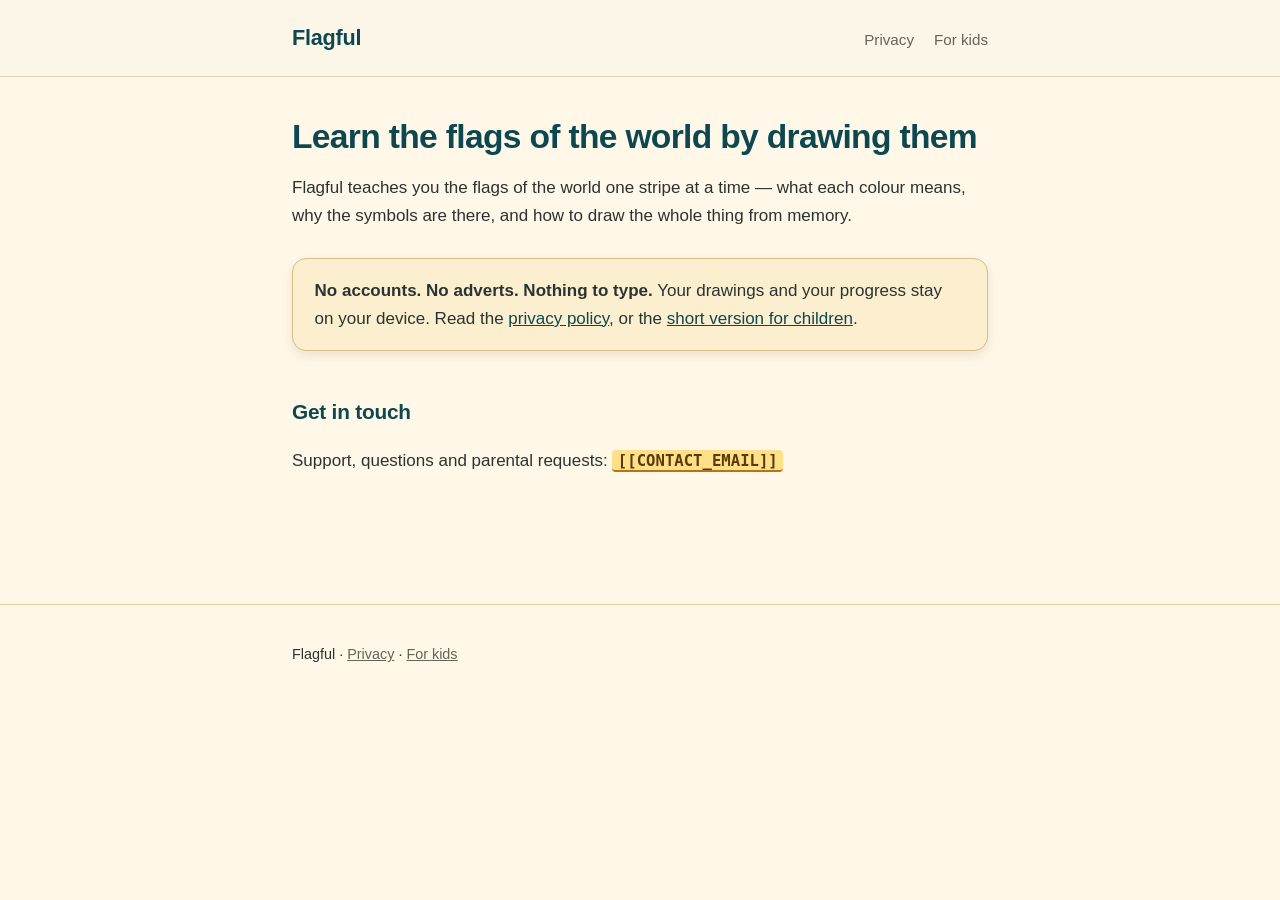
==== index.html @ 5258aae1 "Add Flagful site with privacy policy and child-facing summary Static HTML served from GitHub Pages. " ====
<!doctype html>
<html lang="en">
  <head>
    <meta charset="utf-8" />
    <meta name="viewport" content="width=device-width, initial-scale=1" />
    <title>Flagful — learn the flags of the world by drawing them</title>
    <meta
      name="description"
      content="Flagful is a drawing game for learning the flags of the world."
    />
    <link rel="stylesheet" href="style.css" />
  </head>
  <body>
    <header class="site">
      <div class="wrap">
        <a class="brand" href="/">Flagful</a>
        <nav>
          <a href="/privacy.html">Privacy</a>
          <a href="/privacy-kids.html">For kids</a>
        </nav>
      </div>
    </header>

    <main class="wrap">
      <h1>Learn the flags of the world by drawing them</h1>
      <p>
        Flagful teaches you the flags of the world one stripe at a time — what
        each colour means, why the symbols are there, and how to draw the whole
        thing from memory.
      </p>

      <div class="callout">
        <p>
          <strong>No accounts. No adverts. Nothing to type.</strong> Your
          drawings and your progress stay on your device. Read the
          <a href="/privacy.html">privacy policy</a>, or the
          <a href="/privacy-kids.html">short version for children</a>.
        </p>
      </div>

      <h2>Get in touch</h2>
      <p>
        Support, questions and parental requests:
        <span class="todo">[[CONTACT_EMAIL]]</span>
      </p>
    </main>

    <footer class="site">
      <div class="wrap">
        <p>
          Flagful · <a href="/privacy.html">Privacy</a> ·
          <a href="/privacy-kids.html">For kids</a>
        </p>
      </div>
    </footer>
  </body>
</html>
---- style.css ----
/* Flagful site — palette mirrors src/theme/tokens.ts in the app repo.
   System font stack on purpose: loading Google Fonts would send every
   visitor's IP address to Google, which is a poor look on a privacy policy
   (and has been held to be a GDPR violation in the EU). */

:root {
  --cream: #fff8e9;
  --paper: #fbf6e7;
  --surface: #fbefd0;
  --border: #d8bc84;
  --border-light: #e5d0a7;
  --ink: #0d4750;
  --text: #2b3330;
  --text-muted: #666457;
  --amber: #b87312;
  --shadow: rgba(140, 111, 54, 0.16);
}

* {
  box-sizing: border-box;
}

body {
  margin: 0;
  padding: 0;
  background: var(--cream);
  color: var(--text);
  font-family:
    -apple-system, BlinkMacSystemFont, "Segoe UI", Roboto, Helvetica, Arial,
    sans-serif;
  font-size: 17px;
  line-height: 1.65;
  -webkit-text-size-adjust: 100%;
}

.wrap {
  max-width: 46rem;
  margin: 0 auto;
  padding: 2.5rem 1.25rem 4rem;
}

header.site {
  border-bottom: 1px solid var(--border-light);
  background: var(--paper);
}

header.site .wrap {
  padding-top: 1.25rem;
  padding-bottom: 1.25rem;
  display: flex;
  align-items: baseline;
  gap: 1rem;
  flex-wrap: wrap;
}

header.site a.brand {
  font-size: 1.35rem;
  font-weight: 800;
  color: var(--ink);
  text-decoration: none;
  letter-spacing: -0.01em;
}

header.site nav {
  margin-left: auto;
  display: flex;
  gap: 1.25rem;
}

header.site nav a {
  color: var(--text-muted);
  text-decoration: none;
  font-size: 0.95rem;
}

header.site nav a:hover {
  color: var(--ink);
  text-decoration: underline;
}

h1 {
  color: var(--ink);
  font-size: 2.1rem;
  line-height: 1.2;
  letter-spacing: -0.02em;
  margin: 0 0 0.5rem;
}

h2 {
  color: var(--ink);
  font-size: 1.3rem;
  margin: 2.75rem 0 0.75rem;
  letter-spacing: -0.01em;
}

h3 {
  color: var(--ink);
  font-size: 1.05rem;
  margin: 1.75rem 0 0.5rem;
}

p,
li {
  color: var(--text);
}

a {
  color: var(--ink);
}

.meta {
  color: var(--text-muted);
  font-size: 0.9rem;
  margin: 0 0 2rem;
}

.callout {
  background: var(--surface);
  border: 1px solid var(--border);
  border-radius: 14px;
  padding: 1.1rem 1.35rem;
  margin: 1.75rem 0;
  box-shadow: 0 5px 11px var(--shadow);
}

.callout p:first-child {
  margin-top: 0;
}

.callout p:last-child {
  margin-bottom: 0;
}

/* Unfilled facts. Deliberately loud — an unreplaced placeholder must be
   impossible to miss on a published page. */
.todo {
  background: #ffe08a;
  border-bottom: 2px solid var(--amber);
  color: #5c3a05;
  font-weight: 700;
  padding: 0.05em 0.35em;
  border-radius: 4px;
  font-family: ui-monospace, SFMono-Regular, Menlo, Consolas, monospace;
  font-size: 0.92em;
}

table {
  width: 100%;
  border-collapse: collapse;
  margin: 1.25rem 0;
  font-size: 0.95rem;
}

.table-scroll {
  overflow-x: auto;
}

th,
td {
  text-align: left;
  padding: 0.6rem 0.75rem;
  border-bottom: 1px solid var(--border-light);
  vertical-align: top;
}

th {
  color: var(--ink);
  font-weight: 700;
  border-bottom: 2px solid var(--border);
}

ul {
  padding-left: 1.35rem;
}

li {
  margin: 0.35rem 0;
}

footer.site {
  border-top: 1px solid var(--border-light);
  margin-top: 3rem;
  color: var(--text-muted);
  font-size: 0.9rem;
}

footer.site .wrap {
  padding-top: 1.5rem;
  padding-bottom: 2.5rem;
}

footer.site a {
  color: var(--text-muted);
}

/* The child-facing summary reads at a much larger size on purpose — the UK
   Children's Code asks for age-appropriate presentation, not just plain words. */
body.kids {
  font-size: 20px;
  line-height: 1.7;
}

body.kids h1 {
  font-size: 2rem;
}

body.kids h2 {
  font-size: 1.45rem;
  margin-top: 2.25rem;
}

@media (max-width: 34rem) {
  body {
    font-size: 16px;
  }

  h1 {
    font-size: 1.7rem;
  }

  .wrap {
    padding-top: 1.75rem;
  }
}
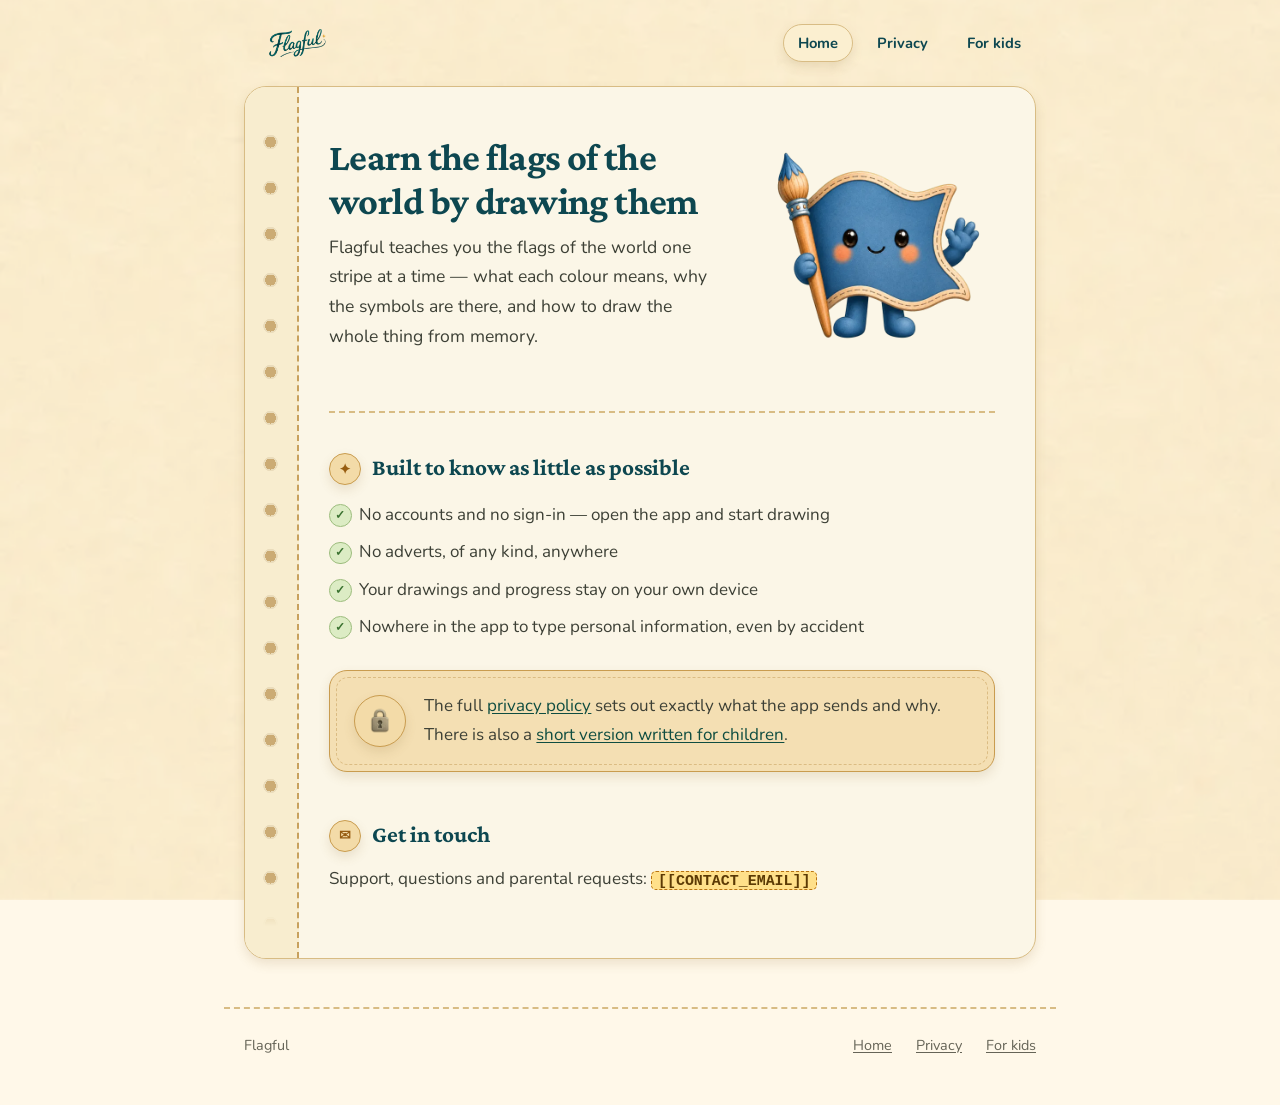
==== commit 7611ddca: "Style the site with the app's notebook chassis Palette, radii and the single shadow token are transc" ====
--- a/index.html
+++ b/index.html
@@ -6,15 +6,19 @@
     <title>Flagful — learn the flags of the world by drawing them</title>
     <meta
       name="description"
-      content="Flagful is a drawing game for learning the flags of the world."
+      content="Flagful is a drawing game for learning the flags of the world. No accounts, no adverts, nothing to type."
     />
+    <link rel="icon" href="assets/favicon.png" />
     <link rel="stylesheet" href="style.css" />
   </head>
   <body>
     <header class="site">
       <div class="wrap">
-        <a class="brand" href="/">Flagful</a>
+        <a class="brand" href="/"
+          ><img src="assets/logo.webp" alt="Flagful" /></a
+        >
         <nav>
+          <a href="/" aria-current="page">Home</a>
           <a href="/privacy.html">Privacy</a>
           <a href="/privacy-kids.html">For kids</a>
         </nav>
@@ -22,35 +26,62 @@
     </header>
 
     <main class="wrap">
-      <h1>Learn the flags of the world by drawing them</h1>
-      <p>
-        Flagful teaches you the flags of the world one stripe at a time — what
-        each colour means, why the symbols are there, and how to draw the whole
-        thing from memory.
-      </p>
+      <article class="notebook">
+        <div class="hero">
+          <div class="hero-copy">
+            <h1>Learn the flags of the world by drawing them</h1>
+            <p class="lede">
+              Flagful teaches you the flags of the world one stripe at a time —
+              what each colour means, why the symbols are there, and how to draw
+              the whole thing from memory.
+            </p>
+          </div>
+          <img
+            class="mascot"
+            src="assets/flaggy-waving.webp"
+            alt="Flaggy, the Flagful mascot, waving"
+          />
+        </div>
 
-      <div class="callout">
+        <hr class="cutline" />
+
+        <h2><span class="num">✦</span> Built to know as little as possible</h2>
+        <ul class="yep">
+          <li>No accounts and no sign-in — open the app and start drawing</li>
+          <li>No adverts, of any kind, anywhere</li>
+          <li>Your drawings and progress stay on your own device</li>
+          <li>Nowhere in the app to type personal information, even by accident</li>
+        </ul>
+
+        <div class="callout with-icon">
+          <div class="medallion">
+            <img src="assets/icon-lock.webp" alt="" role="presentation" />
+          </div>
+          <div>
+            <p>
+              The full <a href="/privacy.html">privacy policy</a> sets out
+              exactly what the app sends and why. There is also a
+              <a href="/privacy-kids.html">short version written for children</a
+              >.
+            </p>
+          </div>
+        </div>
+
+        <h2><span class="num">✉</span> Get in touch</h2>
         <p>
-          <strong>No accounts. No adverts. Nothing to type.</strong> Your
-          drawings and your progress stay on your device. Read the
-          <a href="/privacy.html">privacy policy</a>, or the
-          <a href="/privacy-kids.html">short version for children</a>.
+          Support, questions and parental requests:
+          <span class="todo">[[CONTACT_EMAIL]]</span>
         </p>
-      </div>
-
-      <h2>Get in touch</h2>
-      <p>
-        Support, questions and parental requests:
-        <span class="todo">[[CONTACT_EMAIL]]</span>
-      </p>
+      </article>
     </main>
 
     <footer class="site">
       <div class="wrap">
-        <p>
-          Flagful · <a href="/privacy.html">Privacy</a> ·
-          <a href="/privacy-kids.html">For kids</a>
-        </p>
+        <span>Flagful</span>
+        <span class="spacer"></span>
+        <a href="/">Home</a>
+        <a href="/privacy.html">Privacy</a>
+        <a href="/privacy-kids.html">For kids</a>
       </div>
     </footer>
   </body>
--- a/style.css
+++ b/style.css
@@ -1,126 +1,405 @@
-/* Flagful site — palette mirrors src/theme/tokens.ts in the app repo.
-   System font stack on purpose: loading Google Fonts would send every
-   visitor's IP address to Google, which is a poor look on a privacy policy
-   (and has been held to be a GDPR violation in the EU). */
+/* ─────────────────────────────────────────────────────────────────────────────
+   Flagful site — notebook chassis.
+
+   Palette, radii and the shadow are transcribed from src/theme/tokens.ts in the
+   app repo so the site and the app read as one product. Values are duplicated
+   here rather than imported because this is a dependency-free static site; if a
+   token moves in the app, move it here too.
+
+   Two deliberate constraints, both inherited from the app's visual language:
+
+   1. ONE shadow language. Every raised surface takes --shadow. Nothing gets a
+      bespoke drop shadow.
+   2. No gradient behind a heading. Backgrounds are flat colour or flat texture.
+      The only gradients here draw the spiral binding holes, which are artwork.
+
+   Fonts are self-hosted. Requesting them from Google would send every visitor's
+   IP to Google, which is a poor look on a privacy policy and has been held to
+   breach the GDPR in the EU. This page makes zero third-party requests.
+   ───────────────────────────────────────────────────────────────────────────── */
+
+@font-face {
+  font-family: "Crimson Pro";
+  src: url("assets/fonts/crimson-pro-700.woff2") format("woff2");
+  font-weight: 700;
+  font-style: normal;
+  font-display: swap;
+}
+
+@font-face {
+  font-family: "Nunito";
+  src: url("assets/fonts/nunito-400.woff2") format("woff2");
+  font-weight: 400;
+  font-style: normal;
+  font-display: swap;
+}
+
+@font-face {
+  font-family: "Nunito";
+  src: url("assets/fonts/nunito-700.woff2") format("woff2");
+  font-weight: 700;
+  font-style: normal;
+  font-display: swap;
+}
 
 :root {
+  /* Backgrounds */
   --cream: #fff8e9;
+  --cream-deep: #f8edcf;
   --paper: #fbf6e7;
   --surface: #fbefd0;
+  --popup-paper: #f4dfb3;
+  --popup-note: #fff3d6;
+  --popup-emblem: #f3dba8;
+
+  /* Borders */
   --border: #d8bc84;
   --border-light: #e5d0a7;
+  --paper-line: #eadfc9;
+  --popup-border: #c99c4f;
+  --stitch: #c8a15d;
+
+  /* Ink */
   --ink: #0d4750;
-  --text: #2b3330;
-  --text-muted: #666457;
+  --teal-dark: #093a40;
+  --copy: #3d4036;
+  --muted: #666457;
+
+  /* Accents */
+  --green: #1f705b;
+  --green-dark: #0f4d41;
+  --gold-ink: #975d11;
   --amber: #b87312;
-  --shadow: rgba(140, 111, 54, 0.16);
+
+  /* Radii — Radii.* in tokens.ts */
+  --r-card-lg: 22px;
+  --r-card: 18px;
+  --r-button: 16px;
+  --r-pill: 29px;
+
+  /* The single shadow. Shadows.card in tokens.ts. */
+  --shadow: 0 5px 11px rgba(140, 111, 54, 0.16);
+
+  --serif: "Crimson Pro", Georgia, "Iowan Old Style", "Times New Roman", serif;
+  --sans:
+    "Nunito", -apple-system, BlinkMacSystemFont, "Segoe UI", Roboto, Helvetica,
+    Arial, sans-serif;
 }
 
 * {
   box-sizing: border-box;
 }
 
+html {
+  scroll-behavior: smooth;
+}
+
 body {
   margin: 0;
-  padding: 0;
-  background: var(--cream);
-  color: var(--text);
-  font-family:
-    -apple-system, BlinkMacSystemFont, "Segoe UI", Roboto, Helvetica, Arial,
-    sans-serif;
+  background-color: var(--cream);
+  color: var(--copy);
+  font-family: var(--sans);
   font-size: 17px;
-  line-height: 1.65;
+  line-height: 1.68;
   -webkit-text-size-adjust: 100%;
+  position: relative;
+}
+
+/* Paper fibres over the whole page. Fixed and multiplied so the grain sits in
+   the paper rather than scrolling across it like a sticker. */
+body::before {
+  content: "";
+  position: fixed;
+  inset: 0;
+  background-image: url("assets/paper-fibers.webp");
+  background-size: cover;
+  background-position: center;
+  mix-blend-mode: multiply;
+  opacity: 0.4;
+  pointer-events: none;
+  z-index: 0;
+}
+
+body > * {
+  position: relative;
+  z-index: 1;
 }
 
 .wrap {
-  max-width: 46rem;
+  max-width: 52rem;
   margin: 0 auto;
-  padding: 2.5rem 1.25rem 4rem;
-}
-
-header.site {
-  border-bottom: 1px solid var(--border-light);
-  background: var(--paper);
-}
+  padding: 0 1.25rem;
+}
+
+/* ── Header ────────────────────────────────────────────────────────────────── */
 
 header.site .wrap {
-  padding-top: 1.25rem;
-  padding-bottom: 1.25rem;
+  padding-top: 1.5rem;
+  padding-bottom: 1.5rem;
   display: flex;
-  align-items: baseline;
+  align-items: center;
   gap: 1rem;
   flex-wrap: wrap;
 }
 
-header.site a.brand {
-  font-size: 1.35rem;
-  font-weight: 800;
-  color: var(--ink);
-  text-decoration: none;
-  letter-spacing: -0.01em;
+header.site .brand img {
+  display: block;
+  height: 38px;
+  width: auto;
 }
 
 header.site nav {
   margin-left: auto;
   display: flex;
-  gap: 1.25rem;
+  gap: 0.5rem;
+  flex-wrap: wrap;
 }
 
 header.site nav a {
-  color: var(--text-muted);
+  color: var(--ink);
   text-decoration: none;
-  font-size: 0.95rem;
-}
-
-header.site nav a:hover {
+  font-size: 0.92rem;
+  font-weight: 700;
+  padding: 0.35rem 0.9rem;
+  border-radius: var(--r-pill);
+  border: 1px solid transparent;
+}
+
+header.site nav a:hover,
+header.site nav a[aria-current="page"] {
+  background: var(--surface);
+  border-color: var(--border);
+  box-shadow: var(--shadow);
+}
+
+/* ── The notebook page ─────────────────────────────────────────────────────── */
+
+.notebook {
+  position: relative;
+  background: var(--paper);
+  border: 1px solid var(--border);
+  border-radius: var(--r-card-lg);
+  box-shadow: var(--shadow);
+  padding: 2.75rem 2.5rem 3rem 5.25rem;
+  margin-bottom: 3rem;
+  overflow: hidden;
+}
+
+/* Binding gutter — a deeper strip of paper with a stitched edge. */
+.notebook::before {
+  content: "";
+  position: absolute;
+  left: 0;
+  top: 0;
+  bottom: 0;
+  width: 3.25rem;
+  background: var(--cream-deep);
+  border-right: 2px dashed var(--stitch);
+}
+
+/* Punched rings. The only gradients on the site; they are artwork, not a scrim. */
+.notebook::after {
+  content: "";
+  position: absolute;
+  left: 1.15rem;
+  top: 2rem;
+  bottom: 2rem;
+  width: 15px;
+  background-image: radial-gradient(
+    circle at 50% 50%,
+    #cbab74 0 5.5px,
+    #eadcbb 5.5px 7px,
+    transparent 7.5px
+  );
+  background-size: 15px 46px;
+  background-repeat: repeat-y;
+  /* Fade the strip out at the bottom. Without this the final ring is sliced
+     wherever the page happens to end, which reads as a smudge rather than a
+     punched hole. */
+  -webkit-mask-image: linear-gradient(
+    to bottom,
+    #000 calc(100% - 46px),
+    transparent 100%
+  );
+  mask-image: linear-gradient(
+    to bottom,
+    #000 calc(100% - 46px),
+    transparent 100%
+  );
+}
+
+/* ── Type ──────────────────────────────────────────────────────────────────── */
+
+h1 {
+  font-family: var(--serif);
+  font-weight: 700;
   color: var(--ink);
-  text-decoration: underline;
-}
-
-h1 {
+  font-size: 2.4rem;
+  line-height: 1.15;
+  letter-spacing: -0.015em;
+  margin: 0 0 0.6rem;
+}
+
+h2 {
+  font-family: var(--serif);
+  font-weight: 700;
   color: var(--ink);
-  font-size: 2.1rem;
-  line-height: 1.2;
-  letter-spacing: -0.02em;
-  margin: 0 0 0.5rem;
-}
-
-h2 {
+  font-size: 1.45rem;
+  line-height: 1.25;
+  margin: 3rem 0 0.85rem;
+  display: flex;
+  align-items: baseline;
+  gap: 0.7rem;
+}
+
+h2:first-of-type {
+  margin-top: 2rem;
+}
+
+/* Section medallion. Parchment disc, same shadow as every other raised thing. */
+h2 .num {
+  flex: none;
+  display: inline-grid;
+  place-items: center;
+  width: 2rem;
+  height: 2rem;
+  border-radius: 50%;
+  background: var(--popup-emblem);
+  border: 1px solid var(--popup-border);
+  box-shadow: var(--shadow);
+  font-family: var(--sans);
+  font-size: 0.85rem;
+  font-weight: 700;
+  color: var(--gold-ink);
+  align-self: center;
+}
+
+h3 {
+  font-family: var(--serif);
+  font-weight: 700;
+  color: var(--teal-dark);
+  font-size: 1.13rem;
+  margin: 2rem 0 0.5rem;
+}
+
+p {
+  margin: 0 0 1rem;
+}
+
+p,
+li,
+td {
+  overflow-wrap: break-word;
+}
+
+a {
+  color: var(--green-dark);
+  text-underline-offset: 2px;
+}
+
+a:hover {
   color: var(--ink);
-  font-size: 1.3rem;
-  margin: 2.75rem 0 0.75rem;
-  letter-spacing: -0.01em;
-}
-
-h3 {
-  color: var(--ink);
-  font-size: 1.05rem;
-  margin: 1.75rem 0 0.5rem;
-}
-
-p,
-li {
-  color: var(--text);
-}
-
-a {
-  color: var(--ink);
+}
+
+strong {
+  font-weight: 700;
+  color: var(--teal-dark);
+}
+
+code {
+  font-family: ui-monospace, SFMono-Regular, Menlo, Consolas, monospace;
+  font-size: 0.9em;
+  background: var(--surface);
+  border: 1px solid var(--border-light);
+  border-radius: 6px;
+  padding: 0.05em 0.35em;
 }
 
 .meta {
-  color: var(--text-muted);
+  color: var(--muted);
   font-size: 0.9rem;
-  margin: 0 0 2rem;
-}
-
-.callout {
+  margin: 0 0 1.75rem;
+}
+
+.lede {
+  font-size: 1.1rem;
+  color: var(--copy);
+}
+
+/* ── Lists ─────────────────────────────────────────────────────────────────── */
+
+ul {
+  padding-left: 0;
+  list-style: none;
+  margin: 1rem 0;
+}
+
+ul li {
+  position: relative;
+  padding-left: 1.9rem;
+  margin: 0.55rem 0;
+}
+
+ul li::before {
+  content: "•";
+  position: absolute;
+  left: 0.55rem;
+  color: var(--stitch);
+  font-weight: 700;
+}
+
+/* Marked lists. The glyph carries the meaning as well as the tint, so the
+   distinction survives without colour vision — same rule as the app's rubric. */
+ul.nope li::before,
+ul.yep li::before {
+  content: "✕";
+  left: 0;
+  top: 0.28em;
+  width: 1.3rem;
+  height: 1.3rem;
+  display: grid;
+  place-items: center;
+  border-radius: 50%;
+  font-size: 0.72rem;
+  line-height: 1;
   background: var(--surface);
   border: 1px solid var(--border);
-  border-radius: 14px;
-  padding: 1.1rem 1.35rem;
+  color: var(--muted);
+}
+
+ul.yep li::before {
+  content: "✓";
+  background: #dcecc4;
+  border-color: #9dbd7e;
+  color: #39712f;
+}
+
+/* ── Callouts ──────────────────────────────────────────────────────────────── */
+
+.callout {
+  background: var(--popup-paper);
+  border: 1px solid var(--popup-border);
+  border-radius: var(--r-card);
+  box-shadow: var(--shadow);
+  padding: 1.35rem 1.5rem;
   margin: 1.75rem 0;
-  box-shadow: 0 5px 11px var(--shadow);
+  position: relative;
+}
+
+/* Stitched seam, echoing the app's popup cards. */
+.callout::after {
+  content: "";
+  position: absolute;
+  inset: 6px;
+  border: 1px dashed var(--stitch);
+  border-radius: calc(var(--r-card) - 6px);
+  pointer-events: none;
+  opacity: 0.55;
+}
+
+.callout > * {
+  position: relative;
+  z-index: 1;
 }
 
 .callout p:first-child {
@@ -131,82 +410,212 @@
   margin-bottom: 0;
 }
 
-/* Unfilled facts. Deliberately loud — an unreplaced placeholder must be
-   impossible to miss on a published page. */
+.callout.note {
+  background: var(--popup-note);
+}
+
+.callout.with-icon {
+  display: flex;
+  gap: 1.15rem;
+  align-items: flex-start;
+}
+
+.callout .medallion {
+  flex: none;
+  width: 3.25rem;
+  height: 3.25rem;
+  border-radius: 50%;
+  background: var(--popup-emblem);
+  border: 1px solid var(--popup-border);
+  box-shadow: var(--shadow);
+  display: grid;
+  place-items: center;
+  margin-top: 0.15rem;
+}
+
+.callout .medallion img {
+  width: 1.85rem;
+  height: 1.85rem;
+  object-fit: contain;
+}
+
+/* ── Placeholders ──────────────────────────────────────────────────────────── */
+
+/* Deliberately loud. An unreplaced placeholder on a live privacy policy must be
+   impossible to miss, so this is the one element allowed to shout. */
 .todo {
   background: #ffe08a;
-  border-bottom: 2px solid var(--amber);
+  border: 1px dashed var(--amber);
   color: #5c3a05;
   font-weight: 700;
-  padding: 0.05em 0.35em;
-  border-radius: 4px;
+  padding: 0.05em 0.4em;
+  border-radius: 5px;
   font-family: ui-monospace, SFMono-Regular, Menlo, Consolas, monospace;
-  font-size: 0.92em;
+  font-size: 0.88em;
+  /* Must be allowed to wrap. A long placeholder set to nowrap pushes the whole
+     page wider than a phone viewport and everything scrolls sideways. */
+  overflow-wrap: anywhere;
+}
+
+/* ── Tables ────────────────────────────────────────────────────────────────── */
+
+.table-scroll {
+  overflow-x: auto;
+  margin: 1.25rem 0;
+  border-radius: var(--r-button);
+  border: 1px solid var(--border);
+  background: var(--cream);
+  box-shadow: var(--shadow);
 }
 
 table {
   width: 100%;
   border-collapse: collapse;
-  margin: 1.25rem 0;
   font-size: 0.95rem;
-}
-
-.table-scroll {
-  overflow-x: auto;
+  min-width: 30rem;
 }
 
 th,
 td {
   text-align: left;
-  padding: 0.6rem 0.75rem;
-  border-bottom: 1px solid var(--border-light);
+  padding: 0.7rem 1rem;
   vertical-align: top;
 }
 
-th {
+thead th {
+  background: var(--surface);
   color: var(--ink);
   font-weight: 700;
   border-bottom: 2px solid var(--border);
 }
 
-ul {
-  padding-left: 1.35rem;
-}
-
-li {
-  margin: 0.35rem 0;
-}
+tbody tr + tr td {
+  border-top: 1px dashed var(--paper-line);
+}
+
+/* ── Mascot ────────────────────────────────────────────────────────────────── */
+
+.hero {
+  display: flex;
+  align-items: center;
+  gap: 2rem;
+  flex-wrap: wrap;
+}
+
+.hero-copy {
+  flex: 1 1 20rem;
+  min-width: 0;
+}
+
+.hero img.mascot {
+  flex: none;
+  width: min(15rem, 42vw);
+  height: auto;
+}
+
+/* A title-row mascot rather than a hero one — smaller, so a short heading beside
+   it does not leave a hole in the layout. */
+.hero.compact {
+  align-items: flex-start;
+  gap: 1.5rem;
+}
+
+.hero.compact .hero-copy {
+  flex: 1 1 16rem;
+}
+
+.hero.compact img.mascot {
+  width: min(9.5rem, 30vw);
+}
+
+img.mascot-inline {
+  float: right;
+  width: 8.5rem;
+  height: auto;
+  margin: 0 0 1rem 1.5rem;
+  shape-outside: circle();
+}
+
+img.mascot-centre {
+  display: block;
+  margin: 0 auto 1.5rem;
+  width: min(13rem, 45vw);
+  height: auto;
+}
+
+/* ── Cut line ──────────────────────────────────────────────────────────────── */
+
+.cutline {
+  border: 0;
+  border-top: 2px dashed var(--border);
+  margin: 2.5rem 0;
+}
+
+/* ── Footer ────────────────────────────────────────────────────────────────── */
 
 footer.site {
-  border-top: 1px solid var(--border-light);
-  margin-top: 3rem;
-  color: var(--text-muted);
+  color: var(--muted);
   font-size: 0.9rem;
 }
 
 footer.site .wrap {
+  border-top: 2px dashed var(--border);
   padding-top: 1.5rem;
-  padding-bottom: 2.5rem;
+  padding-bottom: 3rem;
+  display: flex;
+  gap: 1rem 1.5rem;
+  flex-wrap: wrap;
+  align-items: center;
 }
 
 footer.site a {
-  color: var(--text-muted);
-}
-
-/* The child-facing summary reads at a much larger size on purpose — the UK
-   Children's Code asks for age-appropriate presentation, not just plain words. */
+  color: var(--muted);
+}
+
+footer.site .spacer {
+  margin-left: auto;
+}
+
+/* ── Child-facing summary ──────────────────────────────────────────────────── */
+
+/* Larger everything. The UK Children's Code asks for age-appropriate
+   presentation, which is a matter of size and pacing as much as vocabulary. */
 body.kids {
   font-size: 20px;
-  line-height: 1.7;
+  line-height: 1.75;
 }
 
 body.kids h1 {
-  font-size: 2rem;
+  font-size: 2.2rem;
+  text-align: center;
 }
 
 body.kids h2 {
-  font-size: 1.45rem;
-  margin-top: 2.25rem;
+  font-size: 1.5rem;
+  margin-top: 2.5rem;
+}
+
+body.kids .meta {
+  text-align: center;
+  font-size: 1.02rem;
+}
+
+/* ── Responsive ────────────────────────────────────────────────────────────── */
+
+@media (max-width: 44rem) {
+  .notebook {
+    padding: 2rem 1.4rem 2.25rem 3.6rem;
+  }
+
+  .notebook::before {
+    width: 2.2rem;
+  }
+
+  .notebook::after {
+    left: 0.7rem;
+    width: 13px;
+    background-size: 13px 40px;
+  }
 }
 
 @media (max-width: 34rem) {
@@ -214,11 +623,70 @@
     font-size: 16px;
   }
 
+  body.kids {
+    font-size: 18px;
+  }
+
   h1 {
-    font-size: 1.7rem;
-  }
-
-  .wrap {
-    padding-top: 1.75rem;
-  }
-}
+    font-size: 1.85rem;
+  }
+
+  h2 {
+    font-size: 1.25rem;
+  }
+
+  img.mascot-inline {
+    float: none;
+    display: block;
+    margin: 0 auto 1rem;
+  }
+
+  .hero.compact img.mascot {
+    margin: 0 auto;
+  }
+}
+
+@media (prefers-reduced-motion: reduce) {
+  html {
+    scroll-behavior: auto;
+  }
+}
+
+/* ── Print ─────────────────────────────────────────────────────────────────── */
+
+/* People do save privacy policies as PDFs. Strip the chassis, keep the words. */
+@media print {
+  body {
+    background: #fff;
+    font-size: 11pt;
+  }
+
+  body::before,
+  .notebook::before,
+  .notebook::after,
+  .callout::after,
+  header.site nav,
+  img.mascot,
+  img.mascot-inline,
+  img.mascot-centre {
+    display: none;
+  }
+
+  .notebook {
+    border: 0;
+    box-shadow: none;
+    padding: 0;
+    background: none;
+  }
+
+  .callout,
+  .table-scroll {
+    box-shadow: none;
+    break-inside: avoid;
+  }
+
+  h2,
+  h3 {
+    break-after: avoid;
+  }
+}
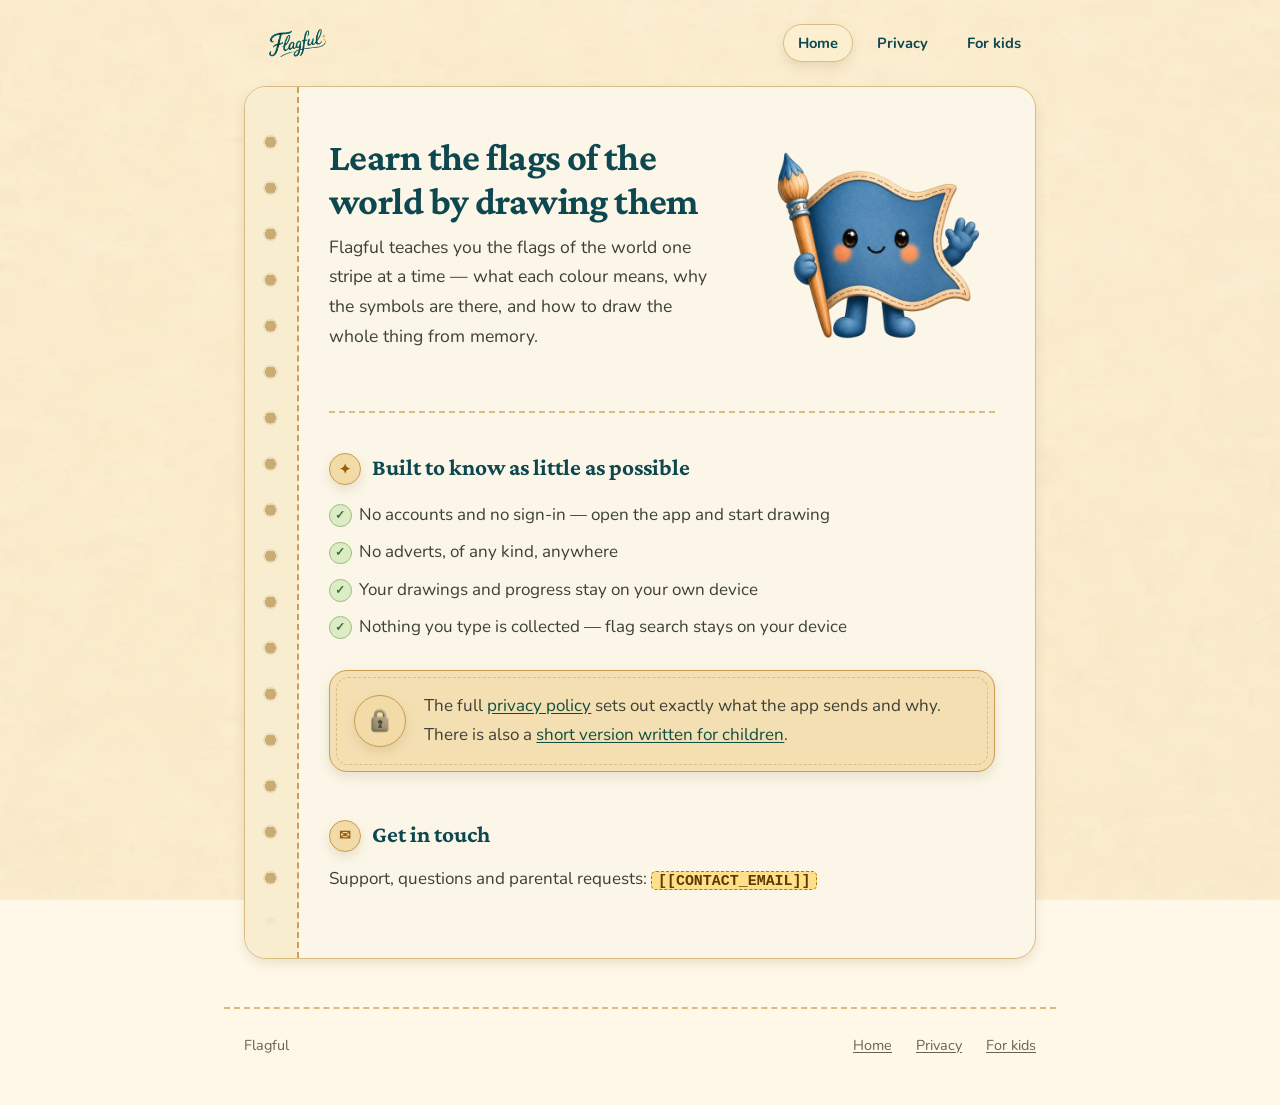
==== commit ff4ad6d9: "Make the privacy policy true for the adults-only closed beta Correct six claims that did not match t" ====
--- a/index.html
+++ b/index.html
@@ -50,7 +50,7 @@
           <li>No accounts and no sign-in — open the app and start drawing</li>
           <li>No adverts, of any kind, anywhere</li>
           <li>Your drawings and progress stay on your own device</li>
-          <li>Nowhere in the app to type personal information, even by accident</li>
+          <li>Nothing you type is collected — flag search stays on your device</li>
         </ul>
 
         <div class="callout with-icon">
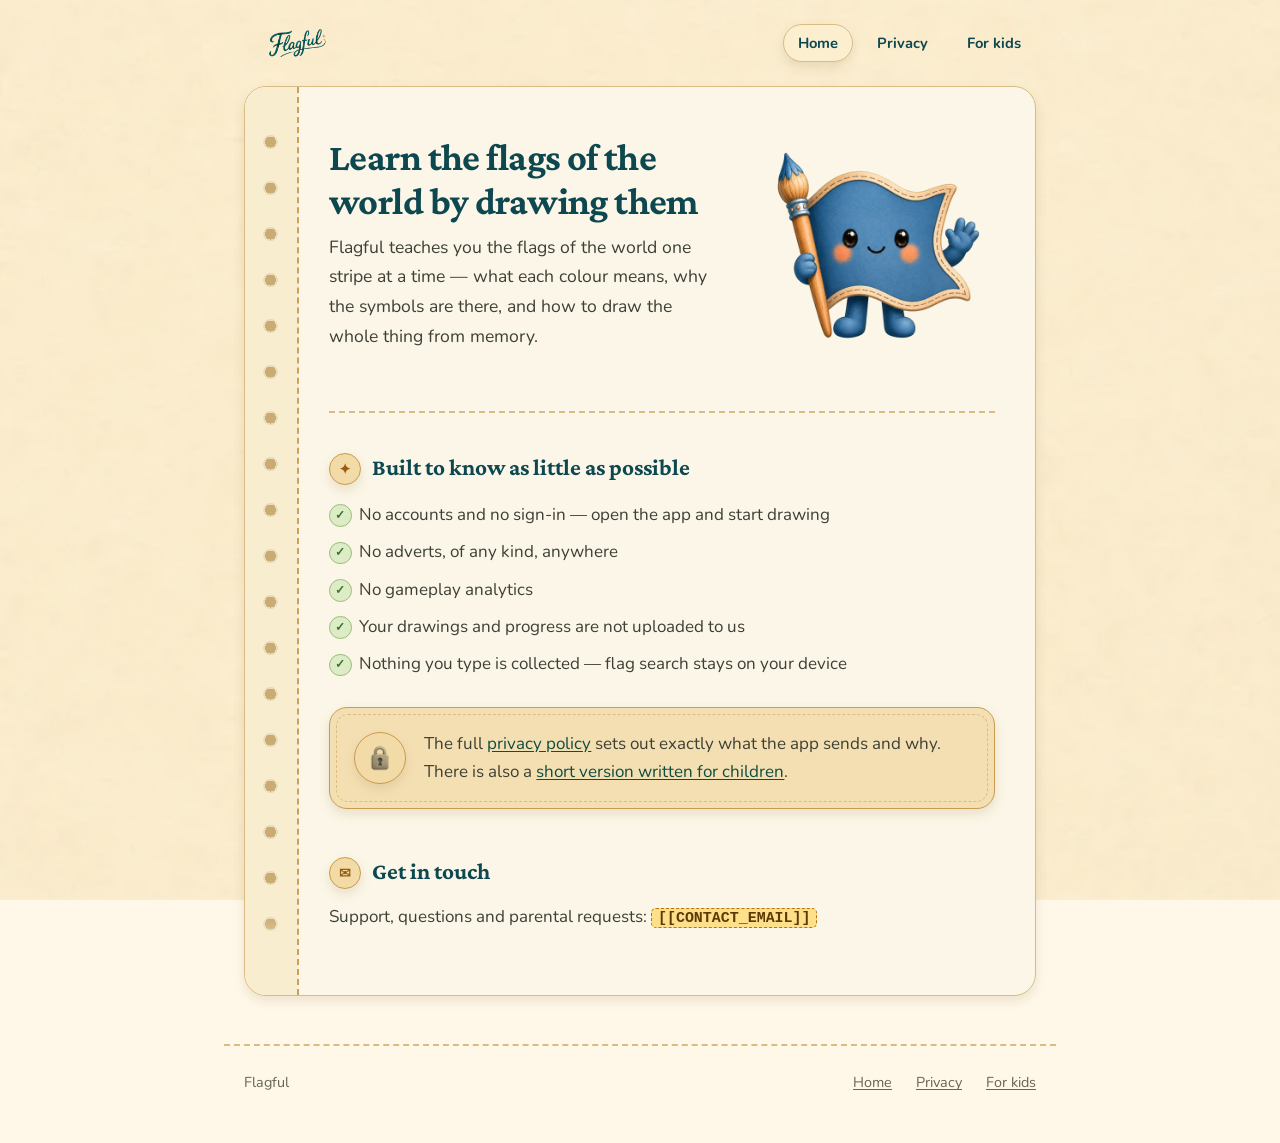
==== commit 355a9be6: "Align privacy pages with telemetry and sharing disabled" ====
--- a/index.html
+++ b/index.html
@@ -6,7 +6,7 @@
     <title>Flagful — learn the flags of the world by drawing them</title>
     <meta
       name="description"
-      content="Flagful is a drawing game for learning the flags of the world. No accounts, no adverts, nothing to type."
+      content="Flagful is a drawing game for learning the flags of the world. No accounts, no adverts, no gameplay analytics."
     />
     <link rel="icon" href="assets/favicon.png" />
     <link rel="stylesheet" href="style.css" />
@@ -15,8 +15,8 @@
     <header class="site">
       <div class="wrap">
         <a class="brand" href="/"
-          ><img src="assets/logo.webp" alt="Flagful" /></a
-        >
+          ><img src="assets/logo.webp" alt="Flagful"
+        /></a>
         <nav>
           <a href="/" aria-current="page">Home</a>
           <a href="/privacy.html">Privacy</a>
@@ -49,8 +49,11 @@
         <ul class="yep">
           <li>No accounts and no sign-in — open the app and start drawing</li>
           <li>No adverts, of any kind, anywhere</li>
-          <li>Your drawings and progress stay on your own device</li>
-          <li>Nothing you type is collected — flag search stays on your device</li>
+          <li>No gameplay analytics</li>
+          <li>Your drawings and progress are not uploaded to us</li>
+          <li>
+            Nothing you type is collected — flag search stays on your device
+          </li>
         </ul>
 
         <div class="callout with-icon">
